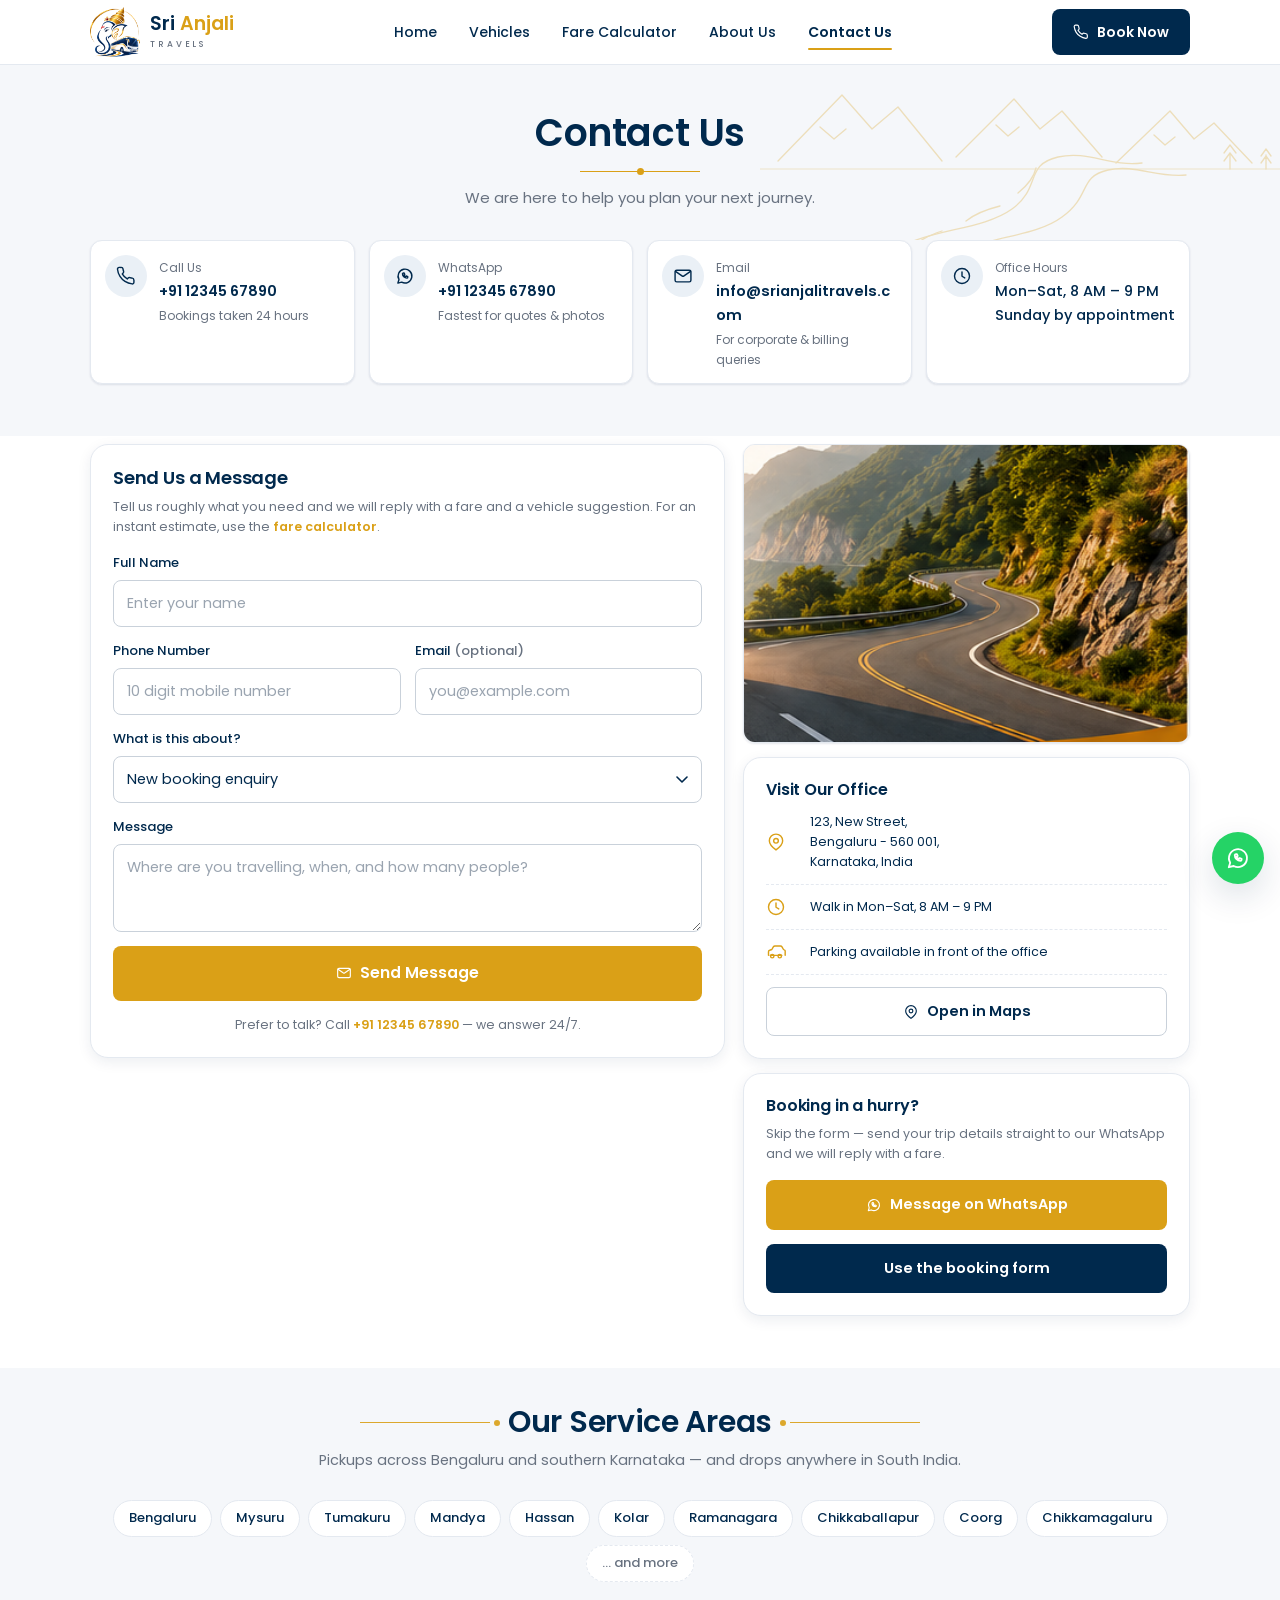
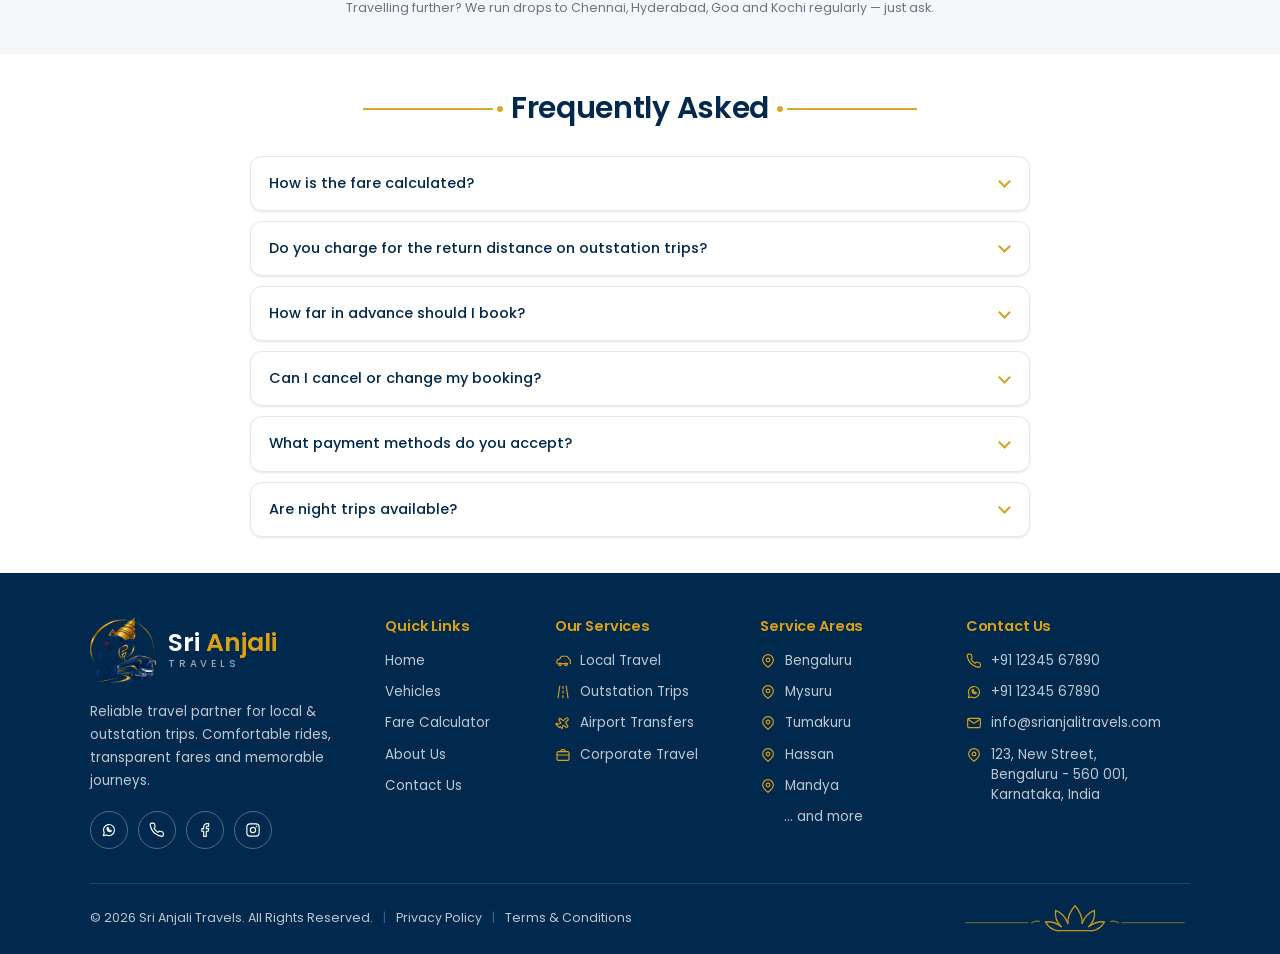
==== contact.html @ a83c9cf2 "Add Sri Anjali Travels website Static, dependency-free site (plain HTML/CSS/JS, no build step) built" ====
<!DOCTYPE html>
<html lang="en">
<head>
<meta charset="utf-8">
<meta name="viewport" content="width=device-width, initial-scale=1">
<title>Contact Us — Sri Anjali Travels</title>
<meta name="description" content="Call, WhatsApp or email Sri Anjali Travels. Pickups across Bengaluru, Mysuru, Tumakuru, Mandya and Hassan — drops anywhere in South India.">
<link rel="icon" href="assets/img/logo-mark.png" type="image/png">
<link rel="preconnect" href="https://fonts.googleapis.com">
<link rel="preconnect" href="https://fonts.gstatic.com" crossorigin>
<link href="https://fonts.googleapis.com/css2?family=Poppins:wght@400;500;600&display=swap" rel="stylesheet">
<link rel="stylesheet" href="assets/css/styles.css">
</head>
<body>

<div id="siteHeader"></div>

<main>
  <section class="ptitle section--mist">
    <img class="ptitle__art" src="assets/img/line-hills.svg" alt="" width="560" height="200">
    <div class="wrap">
      <h1>Contact Us</h1>
      <div class="ptitle__rule"></div>
      <p>We are here to help you plan your next journey.</p>
    </div>
  </section>

  <!-- contact channels -->
  <section class="section section--mist" style="padding-top:0">
    <div class="wrap">
      <div class="grid" style="grid-template-columns:repeat(auto-fit,minmax(min(240px,100%),1fr))">
        <a class="contact-item" href="tel:+911234567890">
          <span class="ico-wrap"><span class="ico" data-ico="phone"></span></span>
          <span><span class="k">Call Us</span><br><span class="v">+91 12345 67890</span>
            <span class="k" style="display:block;margin-top:3px">Bookings taken 24 hours</span></span>
        </a>
        <a class="contact-item" href="https://wa.me/911234567890" target="_blank" rel="noopener">
          <span class="ico-wrap"><span class="ico" data-ico="whatsapp"></span></span>
          <span><span class="k">WhatsApp</span><br><span class="v">+91 12345 67890</span>
            <span class="k" style="display:block;margin-top:3px">Fastest for quotes &amp; photos</span></span>
        </a>
        <a class="contact-item" href="mailto:info@srianjalitravels.com">
          <span class="ico-wrap"><span class="ico" data-ico="mail"></span></span>
          <span><span class="k">Email</span><br><span class="v">info@srianjalitravels.com</span>
            <span class="k" style="display:block;margin-top:3px">For corporate &amp; billing queries</span></span>
        </a>
        <div class="contact-item">
          <span class="ico-wrap"><span class="ico" data-ico="clock"></span></span>
          <span><span class="k">Office Hours</span><br>
            <span class="v" style="font-weight:500;line-height:1.5">Mon–Sat, 8 AM – 9 PM<br>
              Sunday by appointment</span></span>
        </div>
      </div>
    </div>
  </section>

  <!-- form + side -->
  <section class="section section--white" style="padding-top:8px">
    <div class="wrap two-col">

      <form class="panel" id="contactForm" novalidate>
        <h2 style="font-size:18px">Send Us a Message</h2>
        <p class="small muted mt-8">Tell us roughly what you need and we will reply with a fare and
          a vehicle suggestion. For an instant estimate, use the
          <a class="gold-link" href="fare-calculator.html">fare calculator</a>.</p>

        <div class="stack mt-16">
          <div class="field" id="c-name">
            <label for="cname">Full Name</label>
            <input class="input" id="cname" type="text" autocomplete="name" placeholder="Enter your name" required>
            <span class="error">Please enter your name.</span>
          </div>

          <div class="grid grid--2" style="gap:14px">
            <div class="field" id="c-phone">
              <label for="cphone">Phone Number</label>
              <input class="input" id="cphone" type="tel" inputmode="numeric" autocomplete="tel"
                     maxlength="10" placeholder="10 digit mobile number" required>
              <span class="error">Enter a valid 10 digit mobile number.</span>
            </div>
            <div class="field" id="c-email">
              <label for="cemail">Email <span class="muted">(optional)</span></label>
              <input class="input" id="cemail" type="email" autocomplete="email" placeholder="you@example.com">
              <span class="error">That email address does not look right.</span>
            </div>
          </div>

          <div class="field">
            <label for="csubject">What is this about?</label>
            <select class="select" id="csubject">
              <option>New booking enquiry</option>
              <option>Outstation / tour package</option>
              <option>Airport transfer</option>
              <option>Corporate / monthly account</option>
              <option>Feedback about a trip</option>
              <option>Something else</option>
            </select>
          </div>

          <div class="field" id="c-msg">
            <label for="cmessage">Message</label>
            <textarea class="textarea" id="cmessage" placeholder="Where are you travelling, when, and how many people?" required></textarea>
            <span class="error">Please tell us a little about your trip.</span>
          </div>

          <button class="btn btn--gold btn--block btn--lg" type="submit">
            <span class="ico ico--sm" data-ico="mail"></span> Send Message
          </button>
          <p class="small muted center">Prefer to talk? Call
            <a class="gold-link" href="tel:+911234567890">+91 12345 67890</a> — we answer 24/7.</p>
        </div>
      </form>

      <aside class="stack">
        <div class="media">
          <img src="assets/img/scene-contact.png" alt="A winding highway through the Western Ghats" width="386" height="258" loading="lazy">
        </div>

        <div class="panel">
          <h2 style="font-size:16px">Visit Our Office</h2>
          <div class="summary__row" style="grid-template-columns:34px 1fr">
            <span class="ico" data-ico="pin"></span>
            <span class="small">123, New Street,<br>Bengaluru - 560 001,<br>Karnataka, India</span>
          </div>
          <div class="summary__row" style="grid-template-columns:34px 1fr">
            <span class="ico" data-ico="clock"></span>
            <span class="small">Walk in Mon–Sat, 8 AM – 9 PM</span>
          </div>
          <div class="summary__row" style="grid-template-columns:34px 1fr">
            <span class="ico" data-ico="car"></span>
            <span class="small">Parking available in front of the office</span>
          </div>
          <a class="btn btn--ghost btn--block mt-12"
             href="https://www.google.com/maps/search/?api=1&query=Bengaluru+560001"
             target="_blank" rel="noopener">
            <span class="ico ico--sm" data-ico="pin"></span> Open in Maps
          </a>
        </div>

        <div class="panel">
          <h2 style="font-size:16px">Booking in a hurry?</h2>
          <p class="small muted mt-8">Skip the form — send your trip details straight to our
            WhatsApp and we will reply with a fare.</p>
          <div class="stack mt-16">
            <a class="btn btn--gold btn--block" href="https://wa.me/911234567890" target="_blank" rel="noopener">
              <span class="ico ico--sm" data-ico="whatsapp"></span> Message on WhatsApp
            </a>
            <a class="btn btn--navy btn--block" href="booking.html">Use the booking form</a>
          </div>
        </div>
      </aside>
    </div>
  </section>

  <!-- service areas -->
  <section class="section section--mist section--tight">
    <div class="section-head">
      <h2 class="orn"><i class="orn__l"></i>Our Service Areas<i class="orn__r"></i></h2>
      <p>Pickups across Bengaluru and southern Karnataka — and drops anywhere in South India.</p>
    </div>
    <div class="wrap">
      <div class="chips" style="justify-content:center">
        <span class="chip">Bengaluru</span>
        <span class="chip">Mysuru</span>
        <span class="chip">Tumakuru</span>
        <span class="chip">Mandya</span>
        <span class="chip">Hassan</span>
        <span class="chip">Kolar</span>
        <span class="chip">Ramanagara</span>
        <span class="chip">Chikkaballapur</span>
        <span class="chip">Coorg</span>
        <span class="chip">Chikkamagaluru</span>
        <span class="chip chip--muted">… and more</span>
      </div>
      <p class="center small muted mt-16">Travelling further? We run drops to Chennai, Hyderabad,
        Goa and Kochi regularly — just ask.</p>
    </div>
  </section>

  <!-- faq -->
  <section class="section section--white section--tight">
    <div class="section-head">
      <h2 class="orn"><i class="orn__l"></i>Frequently Asked<i class="orn__r"></i></h2>
    </div>
    <div class="wrap" style="max-width:820px">
      <div class="faq">
        <details>
          <summary>How is the fare calculated?</summary>
          <p>Fare = total distance in kilometres × the per-KM rate for your vehicle. Local and
            outstation have separate rates, and both are published on the
            <a class="gold-link" href="vehicles.html">vehicles page</a>. Toll, parking and state
            permit charges are extra where they apply.</p>
        </details>
        <details>
          <summary>Do you charge for the return distance on outstation trips?</summary>
          <p>For a one-way drop, the vehicle still has to come back, so the quoted distance includes
            the return leg. We tell you the total kilometres being charged before you confirm — there
            is never a surprise on the final bill.</p>
        </details>
        <details>
          <summary>How far in advance should I book?</summary>
          <p>A day ahead is comfortable for local trips and airport runs. For outstation journeys,
            minibuses or wedding season, give us two to three days so we can assign the right vehicle
            and driver.</p>
        </details>
        <details>
          <summary>Can I cancel or change my booking?</summary>
          <p>Yes. Call or WhatsApp us as early as you can. Changes made well before the pickup time
            carry no charge; last-minute cancellations after a vehicle has been dispatched may attract
            a small fee to cover the driver's running.</p>
        </details>
        <details>
          <summary>What payment methods do you accept?</summary>
          <p>Cash, UPI and bank transfer. Corporate clients can be set up on a monthly account with
            a consolidated invoice — email us to arrange it.</p>
        </details>
        <details>
          <summary>Are night trips available?</summary>
          <p>Yes, bookings are taken around the clock and we run early-morning airport drops daily.
            For long night drives we assign a relief driver rather than push a single driver past
            safe hours.</p>
        </details>
      </div>
    </div>
  </section>
</main>

<div id="siteFooter"></div>

<script src="assets/js/data.js"></script>
<script src="assets/js/app.js"></script>
<script src="assets/js/chrome.js"></script>
<script>
/* Front-end only: there is no mail backend yet, so we acknowledge the message
   and hand the visitor a WhatsApp fallback rather than pretending it was sent. */
document.addEventListener('DOMContentLoaded', function () {
  var form = document.getElementById('contactForm');
  var name = document.getElementById('cname');
  var phone = document.getElementById('cphone');
  var email = document.getElementById('cemail');
  var subject = document.getElementById('csubject');
  var message = document.getElementById('cmessage');

  phone.addEventListener('input', function () {
    phone.value = phone.value.replace(/\D/g, '').slice(0, 10);
  });

  function mark(id, bad) {
    document.getElementById(id).classList.toggle('is-invalid', bad);
    return !bad;
  }

  form.addEventListener('submit', function (e) {
    e.preventDefault();
    var ok = true;
    ok = mark('c-name', name.value.trim().length < 2) && ok;
    ok = mark('c-phone', !/^[6-9]\d{9}$/.test(phone.value.trim())) && ok;
    ok = mark('c-email', email.value.trim() !== '' && !/^[^@\s]+@[^@\s]+\.[^@\s]{2,}$/.test(email.value.trim())) && ok;
    ok = mark('c-msg', message.value.trim().length < 5) && ok;

    if (!ok) {
      var bad = form.querySelector('.is-invalid input, .is-invalid textarea');
      if (bad) bad.focus();
      UI.toast('Please check the highlighted fields.');
      return;
    }

    var text = 'Hello Sri Anjali Travels,\n' +
      'Name: ' + name.value.trim() + '\n' +
      'Phone: ' + phone.value.trim() + '\n' +
      (email.value.trim() ? 'Email: ' + email.value.trim() + '\n' : '') +
      'Subject: ' + subject.value + '\n' +
      'Message: ' + message.value.trim();

    form.innerHTML =
      '<div class="center" style="padding:14px 0">' +
        '<div class="confirm__tick"><span class="ico" data-ico="check"></span></div>' +
        '<h2 style="font-size:20px">Thanks, ' + UI.esc(name.value.trim().split(' ')[0]) + '!</h2>' +
        '<p class="muted mt-8">Your message is ready to send. Tap below and it will open in ' +
          'WhatsApp with your details filled in — or call us on ' +
          '<a class="gold-link" href="tel:+911234567890">+91 12345 67890</a>.</p>' +
        '<div class="stack mt-24" style="text-align:left">' +
          '<a class="btn btn--gold btn--block" target="_blank" rel="noopener" href="https://wa.me/' +
            SA.BRAND.whatsapp + '?text=' + encodeURIComponent(text) + '">' +
            '<span class="ico ico--sm" data-ico="whatsapp"></span> Send on WhatsApp</a>' +
          '<a class="btn btn--ghost btn--block" href="mailto:' + SA.BRAND.email +
            '?subject=' + encodeURIComponent(subject.value) +
            '&body=' + encodeURIComponent(text) + '">' +
            '<span class="ico ico--sm" data-ico="mail"></span> Send by email</a>' +
        '</div>' +
      '</div>';
    UI.hydrateIcons(form);
  });
});
</script>
</body>
</html>
---- assets/css/styles.css ----
/* ==========================================================================
   Sri Anjali Travels - design system
   Palette: #00294D navy | #DAA017 gold | #F5F7FA mist | #FFFFFF | #687280
   Type: Poppins (SemiBold / Medium / Regular)
   ========================================================================== */

:root{
  --navy:#00294D;
  --navy-600:#123f6b;
  --navy-050:#eaf0f6;
  --gold:#DAA017;
  --gold-600:#b8850f;
  --gold-050:#fdf6e6;
  --mist:#F5F7FA;
  --white:#FFFFFF;
  --grey:#687280;
  --grey-300:#c9d1da;
  --line:#e4e9f0;
  --ok:#1f7a4d;
  --ok-bg:#e7f5ee;

  --r-sm:8px;
  --r:12px;
  --r-lg:18px;
  --r-pill:999px;

  --sh-1:0 1px 2px rgba(0,41,77,.06), 0 1px 3px rgba(0,41,77,.05);
  --sh-2:0 4px 14px rgba(0,41,77,.08);
  --sh-3:0 12px 34px rgba(0,41,77,.14);

  --header-h:64px;
  --wrap:1140px;
}

*,*::before,*::after{box-sizing:border-box}
html{-webkit-text-size-adjust:100%;scroll-behavior:smooth}
body{
  margin:0;
  font-family:"Poppins",system-ui,-apple-system,"Segoe UI",Roboto,sans-serif;
  font-size:15px;
  line-height:1.6;
  color:var(--navy);
  background:var(--mist);
  -webkit-font-smoothing:antialiased;
}
img,svg{max-width:100%;display:block}
a{color:inherit;text-decoration:none}
button,input,select,textarea{font:inherit;color:inherit}
h1,h2,h3,h4{margin:0;font-weight:600;line-height:1.25;letter-spacing:-.01em}
p{margin:0}
ul{margin:0;padding:0;list-style:none}

/* ---------- layout ---------- */
.wrap{width:100%;max-width:var(--wrap);margin-inline:auto;padding-inline:20px}
.section{padding:52px 0}
.section--tight{padding:36px 0}
.section--mist{background:var(--mist)}
.section--white{background:var(--white)}
.stack{display:grid;gap:14px}
.center{text-align:center}

/* Section headings sit outside .wrap, so they need their own inline padding to
   keep the gold ornament off the screen edge. Zeroed if ever nested in a wrap. */
.section-head{text-align:center;margin-bottom:28px;padding-inline:20px}
.wrap .section-head{padding-inline:0}
.section-head h2{font-size:clamp(21px,4.4vw,30px)}
.section-head p{color:var(--grey);margin-top:8px;font-size:14.5px}

.eyebrow{
  display:inline-block;font-size:12px;font-weight:600;letter-spacing:.12em;
  text-transform:uppercase;color:var(--gold);
}

/* ---------- header ---------- */
.site-header{
  position:sticky;top:0;z-index:60;background:var(--white);
  border-bottom:1px solid var(--line);
}
.site-header__inner{
  height:var(--header-h);display:flex;align-items:center;justify-content:space-between;gap:16px;
}
.logo{display:flex;align-items:center;gap:10px;flex-shrink:0}
/* the mark is a transparent PNG, so it sits on the white header and navy footer alike */
.logo__mark{width:50px;height:auto;flex:none}
@media(max-width:420px){.logo__mark{width:42px}}
.logo__text{line-height:1.05}
.logo__name{font-size:19px;font-weight:600;color:var(--navy)}
.logo__name em{font-style:normal;color:var(--gold)}
.logo__sub{
  font-size:8.5px;letter-spacing:.34em;text-transform:uppercase;
  color:var(--grey);font-weight:500;
}

.nav{display:none;align-items:center;gap:4px}
.nav a{
  padding:8px 14px;border-radius:var(--r-pill);font-size:14px;font-weight:500;
  color:var(--navy);transition:background .18s,color .18s;
}
.nav a:hover{background:var(--navy-050)}
/* :not(.btn) so the "Book Now" pill keeps its own styling on booking.html */
.nav a[aria-current="page"]:not(.btn){font-weight:600;position:relative}
.nav a[aria-current="page"]:not(.btn)::after{
  content:"";position:absolute;left:14px;right:14px;bottom:1px;height:2.5px;
  background:var(--gold);border-radius:2px;
}

.nav-toggle{
  display:inline-grid;place-items:center;width:42px;height:42px;
  border:1px solid var(--line);background:var(--white);border-radius:var(--r-sm);cursor:pointer;
}
.nav-toggle span{display:block;width:18px;height:2px;background:var(--navy);border-radius:2px;position:relative}
.nav-toggle span::before,.nav-toggle span::after{
  content:"";position:absolute;left:0;width:18px;height:2px;background:var(--navy);border-radius:2px;
  transition:transform .2s,top .2s;
}
.nav-toggle span::before{top:-6px}
.nav-toggle span::after{top:6px}
.nav-toggle[aria-expanded="true"] span{background:transparent}
.nav-toggle[aria-expanded="true"] span::before{top:0;transform:rotate(45deg)}
.nav-toggle[aria-expanded="true"] span::after{top:0;transform:rotate(-45deg)}

.mobile-nav{
  display:none;border-top:1px solid var(--line);background:var(--white);
  padding:8px 20px 18px;
}
.mobile-nav.is-open{display:block}
.mobile-nav a{
  display:block;padding:12px 4px;font-weight:500;border-bottom:1px solid var(--line);
}
.mobile-nav a:last-child{border-bottom:0}
.mobile-nav a[aria-current="page"]{color:var(--gold)}

/* Scoped to the header so it beats .btn{display:inline-flex}, which is declared
   later in this file. A booking CTA earns its place on mobile too, so it stays
   visible and just gets tighter. */
.site-header__inner .nav-cta{
  display:inline-flex;flex:none;padding:9px 13px;font-size:13px;gap:6px;
}
@media(max-width:359px){
  .site-header__inner .nav-cta{padding:9px 11px}
  .site-header__inner .nav-cta .cta-label{display:none}
}

@media(min-width:900px){
  .nav{display:flex;flex:1;justify-content:center}
  .site-header__inner .nav-cta{padding:11px 20px;font-size:14px;gap:8px}
  .nav-toggle{display:none}
  .mobile-nav{display:none !important}
}

/* page bar (sub-page hero strip) */
.pagebar{background:var(--navy);color:var(--white);padding:22px 0}
.pagebar__inner{display:flex;align-items:center;gap:12px}
.pagebar .back{
  width:34px;height:34px;display:grid;place-items:center;border-radius:var(--r-sm);
  background:rgba(255,255,255,.1);flex:none;transition:background .18s;
}
.pagebar .back:hover{background:rgba(255,255,255,.2)}
.pagebar h1{font-size:clamp(19px,4vw,24px)}
.pagebar p{font-size:13.5px;color:rgba(255,255,255,.72);margin-top:2px}
.pagebar .ico{color:var(--gold)}

/* ---------- buttons ---------- */
.btn{
  display:inline-flex;align-items:center;justify-content:center;gap:8px;
  padding:12px 22px;border-radius:var(--r-sm);border:1px solid transparent;
  font-size:14.5px;font-weight:600;cursor:pointer;text-align:center;
  transition:background .18s,color .18s,border-color .18s,transform .12s,box-shadow .18s;
}
.btn:active{transform:translateY(1px)}
.btn--navy{background:var(--navy);color:var(--white)}
.btn--navy:hover{background:var(--navy-600)}
.btn--gold{background:var(--gold);color:var(--white)}
.btn--gold:hover{background:var(--gold-600)}
.btn--ghost{background:transparent;color:var(--navy);border-color:var(--grey-300)}
.btn--ghost:hover{border-color:var(--navy);background:var(--white)}
.btn--light{background:var(--white);color:var(--navy)}
.btn--light:hover{background:var(--mist)}
.btn--block{display:flex;width:100%}
.btn--lg{padding:14px 26px;font-size:15.5px}
.btn--sm{padding:7px 13px;font-size:13px;border-radius:6px}
.btn[disabled]{opacity:.55;cursor:not-allowed}

/* ---------- cards & surfaces ---------- */
.card{background:var(--white);border:1px solid var(--line);border-radius:var(--r);box-shadow:var(--sh-1)}
.card--pad{padding:18px}
.panel{background:var(--white);border:1px solid var(--line);border-radius:var(--r-lg);box-shadow:var(--sh-2);padding:22px}
.note{
  display:flex;gap:10px;align-items:flex-start;background:var(--mist);
  border:1px solid var(--line);border-radius:var(--r);padding:13px 15px;
  font-size:13px;color:var(--grey);
}
.note .ico{color:var(--navy);flex:none;margin-top:1px}

.ico{display:inline-flex;width:20px;height:20px;flex:none}
.ico svg{width:100%;height:100%}
.ico--lg{width:26px;height:26px}
.ico--sm{width:16px;height:16px}

/* ---------- hero ---------- */
.hero{background:var(--white);overflow:hidden;position:relative}
/* Mobile hero is deliberately compact: the whole point of the page is the quote
   card below it, so the hero must not eat the entire first screen. */
/* padding-block, not the shorthand: this element also carries .wrap, whose
   padding-inline:20px is the only thing insetting the text on mobile. */
.hero__inner{position:relative;z-index:2;padding-block:22px 0}
.hero__copy{max-width:600px}
/* min sized so "Travel with Sri Anjali." stays on one line on a small phone
   rather than orphaning the last word */
.hero h1{font-size:clamp(24px,6.8vw,52px);line-height:1.16}
.hero h1 .accent{color:var(--gold)}
.hero__lede{margin-top:11px;color:var(--grey);font-size:14.5px;max-width:40ch}
.hero__cta{margin-top:18px;display:flex;flex-wrap:wrap;gap:12px}
.hero__scene{
  width:100%;height:172px;object-fit:cover;object-position:52% 42%;
  margin-top:16px;display:block;
}
.hero__wave{display:block;width:100%;height:26px;position:relative;z-index:3;margin-top:-2px}
@media(min-width:560px){
  .hero__scene{height:210px}
  .hero__wave{height:34px}
}
@media(min-width:900px){
  .hero__inner{min-height:400px;display:grid;align-items:center;padding-block:52px 76px}
  /* on wide screens the photo bleeds off the right edge and dissolves into the page */
  .hero__scene{
    position:absolute;inset:0 0 auto auto;z-index:1;margin:0;
    width:64%;height:100%;object-position:left center;
    -webkit-mask-image:linear-gradient(to right,transparent 0,rgba(0,0,0,.6) 15%,#000 36%);
    mask-image:linear-gradient(to right,transparent 0,rgba(0,0,0,.6) 15%,#000 36%);
  }
  .hero__wave{height:64px;margin-top:-62px}
}

/* ---------- hero quick-quote widget ---------- */
/* On small screens the card sits below the gold wave. Pulling it up over the
   wave only works once the wave is wide enough to still read either side. */
.hsearch{
  position:relative;z-index:4;background:var(--white);border:1px solid var(--line);
  border-radius:var(--r-lg);box-shadow:var(--sh-2);padding:16px;
  margin:18px auto 0;max-width:var(--wrap);
}
@media(min-width:900px){
  .hsearch{padding:22px 24px;margin-top:-52px;box-shadow:var(--sh-3)}
}
.hsearch__tabs{display:flex;gap:6px;flex-wrap:wrap;margin-bottom:16px}
.hsearch__tabs button{
  border:1px solid var(--line);background:var(--white);border-radius:var(--r-pill);
  padding:8px 16px;font-size:13.5px;font-weight:500;color:var(--grey);cursor:pointer;
  display:inline-flex;align-items:center;gap:7px;transition:all .16s;
}
.hsearch__tabs button .ico{color:var(--grey)}
.hsearch__tabs button[aria-selected="true"]{
  background:var(--navy);border-color:var(--navy);color:var(--white);font-weight:600;
}
.hsearch__tabs button[aria-selected="true"] .ico{color:var(--gold)}
.hsearch__grid{display:grid;gap:12px}
@media(min-width:700px){.hsearch__grid{grid-template-columns:repeat(2,minmax(0,1fr))}}
@media(min-width:1040px){.hsearch__grid{grid-template-columns:1.2fr 1.2fr .8fr .7fr auto;align-items:end}}
.hsearch .field label{font-size:12px;color:var(--grey);font-weight:500}
.hsearch .input,.hsearch .select{padding:10px 12px;font-size:14px}
.hsearch__go{white-space:nowrap}
@media(max-width:1039px){.hsearch__go{width:100%}}
.hsearch__note{
  margin-top:12px;font-size:12px;color:var(--grey);display:flex;align-items:center;gap:7px;
}
.hsearch__note .ico{color:var(--gold)}

/* ---------- service type cards ---------- */
.scards{display:grid;gap:14px;grid-template-columns:repeat(auto-fit,minmax(min(240px,100%),1fr))}
.scard{
  background:var(--white);border:1px solid var(--line);border-radius:var(--r);
  padding:20px;box-shadow:var(--sh-1);display:flex;flex-direction:column;gap:9px;
  transition:transform .18s,box-shadow .18s,border-color .18s;
}
a.scard:hover{transform:translateY(-3px);box-shadow:var(--sh-2);border-color:var(--gold)}
.scard__ico{
  width:44px;height:44px;border-radius:var(--r-sm);background:var(--gold-050);
  display:grid;place-items:center;color:var(--gold);
}
.scard h3{font-size:15.5px}
.scard p{font-size:12.5px;color:var(--grey);line-height:1.6}
.scard__more{
  margin-top:auto;padding-top:10px;font-size:12.5px;font-weight:600;color:var(--gold);
  display:inline-flex;align-items:center;gap:6px;
}

/* ---------- included-with-booking grid ---------- */
.incl{display:grid;gap:14px;grid-template-columns:repeat(auto-fit,minmax(min(260px,100%),1fr))}
.incl__item{
  background:var(--white);border:1px solid var(--line);border-radius:var(--r);
  padding:18px;box-shadow:var(--sh-1);display:grid;grid-template-columns:38px 1fr;
  gap:13px;align-items:start;
}
.incl__item .ico{color:var(--gold);width:26px;height:26px;margin-top:2px}
.incl__item h3{font-size:14.5px}
.incl__item p{font-size:12.5px;color:var(--grey);margin-top:4px;line-height:1.6}

/* ---------- split feature section ---------- */
.split{display:grid;gap:26px;align-items:center}
@media(min-width:900px){.split{grid-template-columns:1.05fr .95fr}}
.split--flip .split__media{order:-1}
@media(max-width:899px){.split--flip .split__media{order:0}}
.split__media{border-radius:var(--r-lg);overflow:hidden;box-shadow:var(--sh-2)}
.split__media img{width:100%;height:auto}
.checklist{display:grid;gap:12px;margin-top:18px}
.checklist li{display:flex;gap:11px;align-items:flex-start;font-size:13.5px;color:var(--grey)}
.checklist .ico{color:var(--gold);margin-top:2px}
.checklist strong{color:var(--navy);font-weight:600}

/* ---------- ornamented section heading ---------- */
.orn{display:flex;align-items:center;justify-content:center;gap:18px;font-size:clamp(21px,4.4vw,30px)}
.orn__l,.orn__r{
  display:block;flex:none;height:1.6px;background:var(--gold);opacity:.9;position:relative;
  width:clamp(40px,12vw,130px);
}
.orn__l::after,.orn__r::after{
  content:"";position:absolute;top:50%;margin-top:-3px;width:6px;height:6px;
  border-radius:50%;background:var(--gold);
}
.orn__l::after{right:-10px}
.orn__r::after{left:-10px}

/* ---------- photo fleet cards ---------- */
.pcard{
  background:var(--white);border:1px solid var(--line);border-radius:var(--r);
  padding:16px 14px 0;text-align:center;box-shadow:var(--sh-1);
  display:flex;flex-direction:column;
  transition:transform .18s,box-shadow .18s,border-color .18s;
}
a.pcard:hover{transform:translateY(-3px);box-shadow:var(--sh-2);border-color:var(--grey-300)}
.pcard__img{width:100%;height:104px;object-fit:contain;margin-bottom:12px}
.pcard h3{font-size:16px}
.pcard .seats{font-size:13.5px;font-weight:600;margin-top:3px}
.pcard .eg{font-size:12.5px;color:var(--grey);margin-top:4px}
.pcard__rate{
  margin-top:10px;font-size:17px;font-weight:600;color:var(--gold);
}
.pcard__rate span{font-size:11.5px;font-weight:500;color:var(--grey)}
.pcard__meta{
  margin-top:auto;padding:11px 0;border-top:1px solid var(--line);
  display:flex;align-items:center;justify-content:center;flex-wrap:wrap;gap:6px 12px;
  font-size:12.5px;font-weight:500;
}
.pcard__meta span{display:inline-flex;align-items:center;gap:6px}
.pcard__meta .ico{color:var(--navy)}
.pcard__meta .sep{width:1px;height:14px;background:var(--grey-300)}

/* ---------- step flow ---------- */
.flow{display:grid;gap:20px}
@media(min-width:1040px){
  .flow{grid-template-columns:1fr auto 1fr auto 1fr auto 1fr;align-items:center;gap:8px}
}
.flow__item{display:grid;grid-template-columns:64px 1fr;gap:16px;align-items:center}
.flow__badge{
  width:64px;height:64px;border-radius:50%;border:1.6px solid var(--gold);
  display:grid;place-items:center;position:relative;background:var(--white);color:var(--navy);
}
.flow__badge b{
  position:absolute;left:-7px;top:-4px;width:27px;height:27px;border-radius:50%;
  background:var(--navy);color:var(--white);display:grid;place-items:center;
  font-size:12.5px;font-weight:600;
}
.flow__item h3{font-size:15px}
.flow__item p{font-size:12.5px;color:var(--grey);margin-top:3px}
.flow__arrow{display:none;color:var(--gold)}
@media(min-width:1040px){.flow__arrow{display:grid;place-items:center}}

/* ---------- why panel ---------- */
.why{background:#f2f7fc;border:1px solid #e2ebf4;border-radius:var(--r);display:grid}
@media(min-width:940px){.why{grid-template-columns:repeat(4,minmax(0,1fr))}}
.why__item{
  display:grid;grid-template-columns:40px 1fr;gap:14px;align-items:center;
  padding:22px 20px;border-bottom:1px solid #e2ebf4;
}
.why__item:last-child{border-bottom:0}
@media(min-width:940px){
  .why__item{border-bottom:0;border-right:1px solid #e2ebf4}
  .why__item:last-child{border-right:0}
}
.why__item .ico{width:32px;height:32px;color:var(--navy)}
.why__item h3{font-size:14.5px}
.why__item p{font-size:12.5px;color:var(--grey);margin-top:3px}

/* ---------- fleet grid ---------- */
.grid{display:grid;gap:14px}
/* grid items default to min-width:auto, which lets long content push a track
   wider than its share and overflow the page. Let them shrink instead. */
.grid > *{min-width:0}
.grid--2{grid-template-columns:repeat(2,minmax(0,1fr))}
.grid--4{grid-template-columns:1fr}
@media(min-width:480px){.grid--4{grid-template-columns:repeat(2,minmax(0,1fr))}}
@media(min-width:760px){.grid--4{grid-template-columns:repeat(4,minmax(0,1fr))}}

.fleet-card{
  background:var(--white);border:1px solid var(--line);border-radius:var(--r);
  padding:18px 14px;text-align:center;box-shadow:var(--sh-1);
  transition:transform .18s,box-shadow .18s,border-color .18s;
}
a.fleet-card:hover{transform:translateY(-3px);box-shadow:var(--sh-2);border-color:var(--grey-300)}
.fleet-card img{height:52px;margin:0 auto 12px;width:auto}
.fleet-card h3{font-size:15px}
.fleet-card .seats{font-size:12.5px;color:var(--gold);font-weight:600;margin-top:2px}
.fleet-card .eg{font-size:12px;color:var(--grey);margin-top:5px}

/* ---------- page title block (sub-pages) ---------- */
.ptitle{position:relative;text-align:center;padding:44px 0 30px;overflow:hidden}
.ptitle h1{font-size:clamp(26px,5.2vw,38px)}
.ptitle p{color:var(--grey);margin-top:14px;font-size:15px}
.ptitle__rule{
  width:120px;height:1.6px;background:var(--gold);margin:14px auto 0;position:relative;
}
.ptitle__rule::after{
  content:"";position:absolute;left:50%;top:50%;width:7px;height:7px;margin:-3.5px 0 0 -3.5px;
  border-radius:50%;background:var(--gold);
}
.ptitle__art{
  position:absolute;right:-40px;top:0;width:min(560px,48%);opacity:.5;pointer-events:none;
  z-index:0;
}
.ptitle > .wrap{position:relative;z-index:1}
@media(max-width:820px){.ptitle__art{display:none}}

/* ---------- wide vehicle rows ---------- */
.vrows{display:grid;gap:14px}
.vrow{
  background:var(--white);border:1px solid var(--line);border-radius:var(--r);
  box-shadow:var(--sh-1);padding:16px 18px;display:grid;gap:16px;align-items:center;
  transition:transform .18s,box-shadow .18s,border-color .18s;
}
a.vrow:hover{transform:translateY(-2px);box-shadow:var(--sh-2);border-color:var(--gold)}
.vrow__img{width:100%;max-width:230px;height:104px;object-fit:contain;justify-self:center}
.vrow__name{font-size:20px}
.vrow__line{
  display:flex;flex-wrap:wrap;align-items:center;gap:10px;margin-top:7px;font-size:13.5px;
}
.vrow__line .who{display:inline-flex;align-items:center;gap:7px;font-weight:500}
.vrow__line .who .ico{color:var(--navy)}
.vrow__line .bar{width:1px;height:15px;background:var(--grey-300)}
/* the example wraps to its own line on small screens, leaving the divider
   dangling at the end of the row — drop it once that happens */
@media(max-width:430px){.vrow__line .bar{display:none}}
.vrow__line .eg{color:var(--grey)}
/* minmax(0,1fr), not 1fr: plain 1fr refuses to shrink below the min-content of
   labels like "Conditioned", which pushes the whole card past the viewport. */
.vrow__feats{display:grid;grid-template-columns:repeat(3,minmax(0,1fr));gap:8px;text-align:center}
.vrow > *{min-width:0}
.vrow__feats div{padding:2px}
.vrow__feats .ico{color:var(--navy);margin:0 auto 7px;width:22px;height:22px}
.vrow__feats span{font-size:11.5px;color:var(--grey);display:block;line-height:1.35}
.vrow__rates{display:grid;gap:8px}
.vrow__rate .k{font-size:11.5px;color:var(--grey)}
.vrow__rate .v{font-size:19px;font-weight:600;color:var(--gold);line-height:1.2}
.vrow__rate + .vrow__rate{border-top:1px dashed var(--line);padding-top:8px}
.vrow__go{display:none;color:var(--gold);justify-self:end}
@media(min-width:560px){
  .vrow{grid-template-columns:200px 1fr;grid-template-areas:"img main" "feats feats" "rates rates"}
  .vrow__img{grid-area:img}
  .vrow__main{grid-area:main}
  .vrow__feats{grid-area:feats;border-top:1px solid var(--line);padding-top:14px}
  .vrow__rates{grid-area:rates}
}
@media(min-width:1040px){
  .vrow{
    grid-template-columns:225px minmax(245px,1.15fr) minmax(min(255px,100%),1fr) 165px 24px;
    grid-template-areas:"img main feats rates go";gap:20px;padding:14px 18px;
  }
  .vrow__feats{border-top:0;padding-top:0;border-left:1px solid var(--line);padding-left:14px}
  .vrow__rates{grid-area:rates;border-left:1px solid var(--line);padding-left:18px}
  .vrow__go{grid-area:go;display:block}
}

/* vehicle list rows */
.vlist{display:grid;gap:14px}
.vcard{
  display:grid;grid-template-columns:96px 1fr;gap:14px;align-items:center;
  background:var(--white);border:1px solid var(--line);border-radius:var(--r);
  padding:16px;box-shadow:var(--sh-1);transition:transform .18s,box-shadow .18s,border-color .18s;
}
a.vcard:hover{transform:translateY(-2px);box-shadow:var(--sh-2);border-color:var(--grey-300)}
.vcard__img{width:96px}
.vcard h3{font-size:17px}
.vcard .seats{font-size:13px;font-weight:600;color:var(--gold)}
.vcard .eg{font-size:12.5px;color:var(--grey)}
.feat{margin-top:9px;display:grid;gap:4px}
.feat li{font-size:12px;color:var(--grey);display:flex;align-items:center;gap:7px}
.feat li::before{content:"";width:5px;height:5px;border-radius:50%;background:var(--gold);flex:none}
@media(min-width:700px){
  .vlist{grid-template-columns:repeat(2,minmax(0,1fr))}
  .vcard{grid-template-columns:110px 1fr}
  .vcard__img{width:110px}
}

/* stats */
.stats{display:grid;grid-template-columns:repeat(2,minmax(0,1fr));gap:12px}
@media(min-width:700px){.stats{grid-template-columns:repeat(4,minmax(0,1fr))}}
.stat{
  background:var(--white);border:1px solid var(--line);border-radius:var(--r);
  padding:18px 12px;text-align:center;box-shadow:var(--sh-1);
}
.stat .ico{color:var(--gold);margin:0 auto 8px}
.stat .v{font-size:20px;font-weight:600}
.stat .k{font-size:12px;color:var(--grey);margin-top:2px}

/* ---------- cta band ---------- */
.band{background:var(--navy);color:var(--white);border-radius:var(--r-lg);padding:26px 24px}
.band h2{font-size:clamp(19px,4vw,25px)}
.band p{color:rgba(255,255,255,.75);font-size:14px;margin-top:6px}
.band__inner{display:grid;gap:18px;align-items:center}
@media(min-width:760px){
  .band__inner{grid-template-columns:1fr auto}
  .band{padding:32px 38px}
}

/* ---------- forms ---------- */
.field{display:grid;gap:6px}
.field label{font-size:13px;font-weight:500}
.field .hint{font-size:11.5px;color:var(--grey)}
.input,.select,.textarea{
  width:100%;padding:11px 13px;border:1px solid var(--grey-300);border-radius:var(--r-sm);
  background:var(--white);font-size:14.5px;transition:border-color .16s,box-shadow .16s;
}
.input::placeholder,.textarea::placeholder{color:#9aa4b0}
.input:focus,.select:focus,.textarea:focus{
  outline:none;border-color:var(--navy);box-shadow:0 0 0 3px rgba(0,41,77,.1);
}
.textarea{min-height:88px;resize:vertical}
.select{appearance:none;
  background-image:url("data:image/svg+xml,%3Csvg xmlns='http://www.w3.org/2000/svg' width='12' height='8' viewBox='0 0 12 8'%3E%3Cpath d='M1 1l5 5 5-5' stroke='%2300294D' stroke-width='1.6' fill='none' stroke-linecap='round' stroke-linejoin='round'/%3E%3C/svg%3E");
  background-repeat:no-repeat;background-position:right 13px center;padding-right:34px;
}
.input-affix{position:relative;display:flex;align-items:center}
.input-affix .suffix{
  position:absolute;right:12px;font-size:13px;font-weight:600;color:var(--grey);pointer-events:none;
}
.input-affix .input{padding-right:44px}
.check{display:flex;gap:9px;align-items:flex-start;font-size:13px;color:var(--grey)}
.check input{margin-top:3px;accent-color:var(--navy);width:15px;height:15px;flex:none}
.error{color:#b3261e;font-size:12px;display:none}
.field.is-invalid .error{display:block}
.field.is-invalid .input,.field.is-invalid .select{border-color:#b3261e}

/* segmented control */
.seg{display:grid;grid-auto-flow:column;background:var(--mist);border:1px solid var(--line);
  border-radius:var(--r-sm);padding:4px;gap:4px}
.seg button{
  padding:9px 12px;border:0;background:transparent;border-radius:6px;cursor:pointer;
  font-size:13.5px;font-weight:500;color:var(--grey);transition:background .18s,color .18s;
}
.seg button[aria-selected="true"]{background:var(--navy);color:var(--white);font-weight:600}
.seg--gold button[aria-selected="true"]{background:var(--gold);color:var(--white)}

/* ---------- fare results ---------- */
.fare-list{display:grid;gap:10px}
.fare-row{
  display:grid;grid-template-columns:52px 1fr auto;gap:12px;align-items:center;
  padding:12px 14px;border:1px solid var(--line);border-radius:var(--r);background:var(--white);
  box-shadow:var(--sh-1);transition:border-color .18s,box-shadow .18s,transform .18s;
}
a.fare-row:hover{border-color:var(--grey-300);box-shadow:var(--sh-2);transform:translateY(-2px)}
.fare-row.is-best{border-color:var(--gold);background:var(--gold-050)}
.fare-row__name{font-size:14.5px;font-weight:600}
.fare-row__sub{font-size:12px;color:var(--grey)}
.fare-row__amt{text-align:right}
.fare-row__amt .v{font-size:19px;font-weight:600}
.fare-row__amt .r{font-size:11.5px;color:var(--grey)}
.tag-best{
  display:inline-block;margin-left:8px;background:var(--gold);color:var(--white);
  font-size:10px;font-weight:600;letter-spacing:.04em;padding:2px 7px;border-radius:var(--r-pill);
  vertical-align:middle;text-transform:uppercase;
}

.fare-hero{
  background:var(--navy-050);border:1px solid #d5e0ec;border-radius:var(--r);
  padding:18px;text-align:center;
}
.fare-hero .k{font-size:12.5px;color:var(--grey);font-weight:500}
.fare-hero .v{font-size:34px;font-weight:600;color:var(--navy);line-height:1.15;margin-top:4px}
.fare-hero .r{font-size:12.5px;color:var(--grey)}

.guided{display:grid;gap:14px}
.guided__nav{display:flex;align-items:center;justify-content:space-between;gap:12px}
.guided__dots{display:flex;gap:6px;align-items:center}
.guided__dots i{width:7px;height:7px;border-radius:50%;background:var(--grey-300)}
.guided__dots i.on{background:var(--gold);width:18px;border-radius:var(--r-pill)}

/* ---------- spec table ---------- */
.spec{width:100%;border-collapse:collapse;font-size:13.5px}
.spec-wrap{border:1px solid var(--line);border-radius:var(--r);overflow:hidden}
.spec th,.spec td{padding:11px 14px;text-align:left;border-bottom:1px solid var(--line)}
.spec th{background:var(--mist);font-weight:500;color:var(--grey);width:48%}
.spec tr:last-child th,.spec tr:last-child td{border-bottom:0}
.spec td{font-weight:500}

.chips{display:flex;flex-wrap:wrap;gap:8px}
.chip{
  background:var(--white);border:1px solid var(--line);border-radius:var(--r-pill);
  padding:7px 15px;font-size:13px;font-weight:500;
}
.chip--muted{color:var(--grey);border-style:dashed}

.iconrow{display:grid;grid-template-columns:repeat(3,minmax(0,1fr));gap:8px;text-align:center}
.iconrow div{padding:12px 6px;background:var(--mist);border-radius:var(--r);border:1px solid var(--line)}
.iconrow .ico{color:var(--navy);margin:0 auto 6px}
.iconrow span{font-size:11.5px;color:var(--grey);display:block;line-height:1.35}

/* ---------- booking layout ---------- */
.two-col{display:grid;gap:18px}
@media(min-width:940px){.two-col{grid-template-columns:1.35fr .95fr;align-items:start}}
@media(min-width:940px){.summary{position:sticky;top:calc(var(--header-h) + 16px)}}
.summary__row{
  display:grid;grid-template-columns:34px 1fr auto;gap:10px;align-items:center;
  padding:12px 0;border-bottom:1px dashed var(--line);
}
.summary__row:last-child{border-bottom:0}
.summary__row .ico{color:var(--gold)}
.summary__row .k{font-size:12px;color:var(--grey)}
.summary__row .v{font-size:14px;font-weight:600;text-align:right}
.summary__row .sub{font-size:11.5px;color:var(--grey);font-weight:400;text-align:right}
.summary__row.total .v{font-size:21px;color:var(--navy)}

/* ---------- confirmation ---------- */
.confirm{max-width:520px;margin-inline:auto;text-align:center}
.confirm__tick{
  width:76px;height:76px;border-radius:50%;background:var(--navy);color:var(--white);
  display:grid;place-items:center;margin:0 auto 18px;box-shadow:0 0 0 8px var(--navy-050);
}
.confirm__tick .ico{width:34px;height:34px}
.confirm h1{font-size:clamp(24px,5vw,32px)}
.confirm__lede{color:var(--grey);margin-top:8px}
.refbox{
  margin:22px 0;padding:16px;border:1px dashed var(--gold);background:var(--gold-050);
  border-radius:var(--r);
}
.refbox .k{font-size:12.5px;color:var(--grey)}
.refbox .v{font-size:26px;font-weight:600;letter-spacing:.05em;margin-top:2px}
.next{display:grid;gap:12px;text-align:left;margin-top:6px}
.next li{display:flex;gap:11px;align-items:flex-start;font-size:13.5px;color:var(--grey)}
.next .ico{color:var(--navy);margin-top:1px}

/* ---------- about / contact ---------- */
.media{border-radius:var(--r);overflow:hidden;border:1px solid var(--line);box-shadow:var(--sh-1)}
.media img{width:100%;height:auto}
.about-grid{display:grid;gap:20px;align-items:center}
@media(min-width:820px){.about-grid{grid-template-columns:1.1fr .9fr}}

.contact-list{display:grid;gap:12px}
.contact-item{
  display:grid;grid-template-columns:42px 1fr;gap:12px;align-items:start;
  background:var(--white);border:1px solid var(--line);border-radius:var(--r);
  padding:14px;box-shadow:var(--sh-1);transition:border-color .18s,box-shadow .18s;
}
a.contact-item:hover{border-color:var(--gold);box-shadow:var(--sh-2)}
.contact-item .ico-wrap{
  width:42px;height:42px;border-radius:50%;background:var(--navy-050);
  display:grid;place-items:center;color:var(--navy);
}
.contact-item .k{font-size:12px;color:var(--grey)}
.contact-item .v{font-size:14.5px;font-weight:600;word-break:break-word}

/* route groups */
.rgroup + .rgroup{margin-top:28px}
.rgroup__title{
  display:flex;align-items:center;gap:9px;font-size:14px;font-weight:600;
  color:var(--navy);margin-bottom:14px;padding-bottom:9px;
  border-bottom:1px solid var(--line);
}
.rgroup__title .ico{color:var(--gold)}

/* popular route cards */
.rcard{
  background:var(--white);border:1px solid var(--line);border-radius:var(--r);
  padding:18px;box-shadow:var(--sh-1);display:flex;flex-direction:column;gap:8px;
  transition:transform .18s,box-shadow .18s,border-color .18s;
}
.rcard:hover{transform:translateY(-3px);box-shadow:var(--sh-2);border-color:var(--gold)}
.rcard__head{display:flex;align-items:center;gap:9px}
.rcard__head .ico{color:var(--gold)}
.rcard__head h3{font-size:15.5px}
.rcard__note{font-size:12.5px;color:var(--grey)}
.rcard__foot{
  margin-top:auto;padding-top:12px;border-top:1px dashed var(--line);
  display:flex;align-items:baseline;justify-content:space-between;gap:10px;
}
.rcard__foot .km{font-size:12px;color:var(--grey)}
.rcard__foot .fare{font-size:16px;font-weight:600;color:var(--gold)}
.rcard__min{
  margin-top:8px;font-size:11px;color:var(--grey);background:var(--mist);
  border-radius:6px;padding:6px 9px;line-height:1.4;
}

/* testimonials */
.tcard{
  margin:0;background:var(--white);border:1px solid var(--line);border-radius:var(--r);
  padding:22px;box-shadow:var(--sh-1);display:flex;flex-direction:column;gap:12px;
}
.tcard .ico{color:var(--gold)}
.tcard p{font-size:14px;color:var(--navy);line-height:1.65}
.tcard footer{margin-top:auto;padding-top:10px;border-top:1px solid var(--line);font-size:12.5px}
.tcard footer strong{display:block;font-weight:600}
.tcard footer span{color:var(--grey)}

/* faq */
.faq{display:grid;gap:10px}
.faq details{
  background:var(--white);border:1px solid var(--line);border-radius:var(--r);
  box-shadow:var(--sh-1);overflow:hidden;
}
.faq summary{
  list-style:none;cursor:pointer;padding:15px 46px 15px 18px;font-size:14.5px;font-weight:500;
  position:relative;
}
.faq summary::-webkit-details-marker{display:none}
.faq summary::after{
  content:"";position:absolute;right:20px;top:50%;width:9px;height:9px;margin-top:-6px;
  border-right:2px solid var(--gold);border-bottom:2px solid var(--gold);
  transform:rotate(45deg);transition:transform .2s;
}
.faq details[open] summary::after{transform:rotate(-135deg);margin-top:-2px}
.faq details[open] summary{color:var(--gold)}
.faq p{padding:0 18px 16px;font-size:13.5px;color:var(--grey);line-height:1.7}

/* long-form legal copy */
.prose{max-width:780px;margin-inline:auto}
.prose h2{font-size:19px;margin-top:30px}
.prose h2:first-child{margin-top:0}
.prose p,.prose li{color:var(--grey);font-size:14.5px;line-height:1.75;margin-top:12px}
.prose ul{margin-top:10px;display:grid;gap:8px}
.prose li{padding-left:20px;position:relative;margin-top:0}
.prose li::before{
  content:"";position:absolute;left:4px;top:10px;width:6px;height:6px;
  border-radius:50%;background:var(--gold);
}
.prose strong{color:var(--navy)}

.quote{
  background:var(--navy);color:var(--white);border-radius:var(--r-lg);
  padding:28px 24px;text-align:center;font-size:15.5px;line-height:1.65;
}
.quote strong{color:var(--gold);font-weight:600}

/* ---------- admin ---------- */
.admin-tabs{display:flex;gap:4px;border-bottom:1px solid var(--line);overflow-x:auto}
.admin-tabs button{
  padding:11px 16px;border:0;background:transparent;cursor:pointer;font-size:13.5px;
  font-weight:500;color:var(--grey);border-bottom:2px solid transparent;white-space:nowrap;
}
.admin-tabs button[aria-selected="true"]{color:var(--navy);border-bottom-color:var(--gold);font-weight:600}

.table-scroll{overflow-x:auto;-webkit-overflow-scrolling:touch}
.table{width:100%;border-collapse:collapse;font-size:13px;min-width:560px}
.table th,.table td{padding:11px 12px;text-align:left;border-bottom:1px solid var(--line);white-space:nowrap}
.table thead th{background:var(--mist);font-weight:600;font-size:12px;color:var(--grey)}
.table tbody tr:hover{background:var(--mist)}
.rate-input{width:76px;padding:6px 8px;border:1px solid var(--grey-300);border-radius:6px;font-size:13px}

.badge{
  display:inline-block;padding:3px 10px;border-radius:var(--r-pill);
  font-size:11.5px;font-weight:600;
}
.badge--new{background:var(--gold-050);color:var(--gold-600)}
.badge--contacted{background:var(--ok-bg);color:var(--ok)}
.badge--closed{background:var(--navy-050);color:var(--navy)}

.kpi{display:grid;grid-template-columns:repeat(2,minmax(0,1fr));gap:12px}
@media(min-width:760px){.kpi{grid-template-columns:repeat(4,minmax(0,1fr))}}
.kpi__card{background:var(--white);border:1px solid var(--line);border-radius:var(--r);padding:16px;box-shadow:var(--sh-1)}
.kpi__card .k{font-size:12px;color:var(--grey);display:flex;align-items:center;gap:7px}
.kpi__card .k .ico{color:var(--gold)}
.kpi__card .v{font-size:26px;font-weight:600;margin-top:6px}

.toast{
  position:fixed;left:50%;bottom:24px;transform:translate(-50%,20px);
  background:var(--navy);color:var(--white);padding:11px 20px;border-radius:var(--r-pill);
  font-size:13.5px;font-weight:500;box-shadow:var(--sh-3);opacity:0;pointer-events:none;
  transition:opacity .22s,transform .22s;z-index:200;
}
.toast.show{opacity:1;transform:translate(-50%,0)}

/* ---------- footer ---------- */
.site-footer{background:var(--navy);color:rgba(255,255,255,.74);padding:44px 0 20px;font-size:13.5px}
.site-footer h4{color:var(--gold);font-size:14.5px;margin-bottom:16px}
.site-footer a{transition:color .16s}
.site-footer a:hover{color:var(--gold)}

.footer-grid{display:grid;gap:32px}
@media(min-width:700px){.footer-grid{grid-template-columns:repeat(2,minmax(0,1fr))}}
@media(min-width:1000px){.footer-grid{grid-template-columns:1.5fr .8fr 1fr 1fr 1.25fr;gap:26px}}

.footer-brand{max-width:340px}
.logo--footer{margin-bottom:18px;gap:12px}
.logo--footer .logo__mark{width:66px}
.logo--footer .logo__name{font-size:25px;color:var(--white)}
.logo--footer .logo__sub{font-size:10px;color:rgba(255,255,255,.6);letter-spacing:.38em}
.footer-brand p{line-height:1.7}
.socials{display:flex;gap:10px;margin-top:18px}
.socials a{
  width:38px;height:38px;border-radius:50%;border:1px solid rgba(255,255,255,.3);
  display:grid;place-items:center;color:var(--white);
  transition:background .18s,border-color .18s,color .18s;
}
.socials a:hover{background:var(--gold);border-color:var(--gold);color:var(--white)}

.flinks{display:grid;gap:11px}
.flinks li{line-height:1.5}
.flinks--ico li,.flinks--ico li a{display:flex;gap:9px;align-items:flex-start}
.flinks--ico .ico{color:var(--gold);margin-top:2px}

.footer-bottom{
  margin-top:34px;padding-top:18px;border-top:1px solid rgba(255,255,255,.14);
  display:grid;gap:14px;align-items:center;font-size:12.5px;
}
@media(min-width:900px){.footer-bottom{grid-template-columns:1fr auto}}
.footer-bottom p{display:flex;flex-wrap:wrap;gap:10px;align-items:center}
.footer-bottom .dot{opacity:.35}
.lotus{width:230px;height:32px;justify-self:end;opacity:.9}
@media(max-width:899px){.lotus{justify-self:start}}

/* floating whatsapp */
.fab{
  position:fixed;right:16px;bottom:16px;z-index:80;width:52px;height:52px;border-radius:50%;
  background:#25D366;color:var(--white);display:grid;place-items:center;box-shadow:var(--sh-3);
  transition:transform .18s;
}
.fab:hover{transform:scale(1.06)}
.fab .ico{width:26px;height:26px}

/* utilities */
.muted{color:var(--grey)}
.gold-link{display:inline-block;color:var(--gold);font-weight:600}
.gold-link:hover{color:var(--gold-600)}
.small{font-size:12.5px}
.mt-8{margin-top:8px}.mt-12{margin-top:12px}.mt-16{margin-top:16px}.mt-24{margin-top:24px}
.hidden{display:none !important}
.sr-only{position:absolute;width:1px;height:1px;padding:0;margin:-1px;overflow:hidden;clip:rect(0 0 0 0);white-space:nowrap;border:0}

@media(prefers-reduced-motion:reduce){
  *{animation:none !important;transition:none !important;scroll-behavior:auto !important}
}
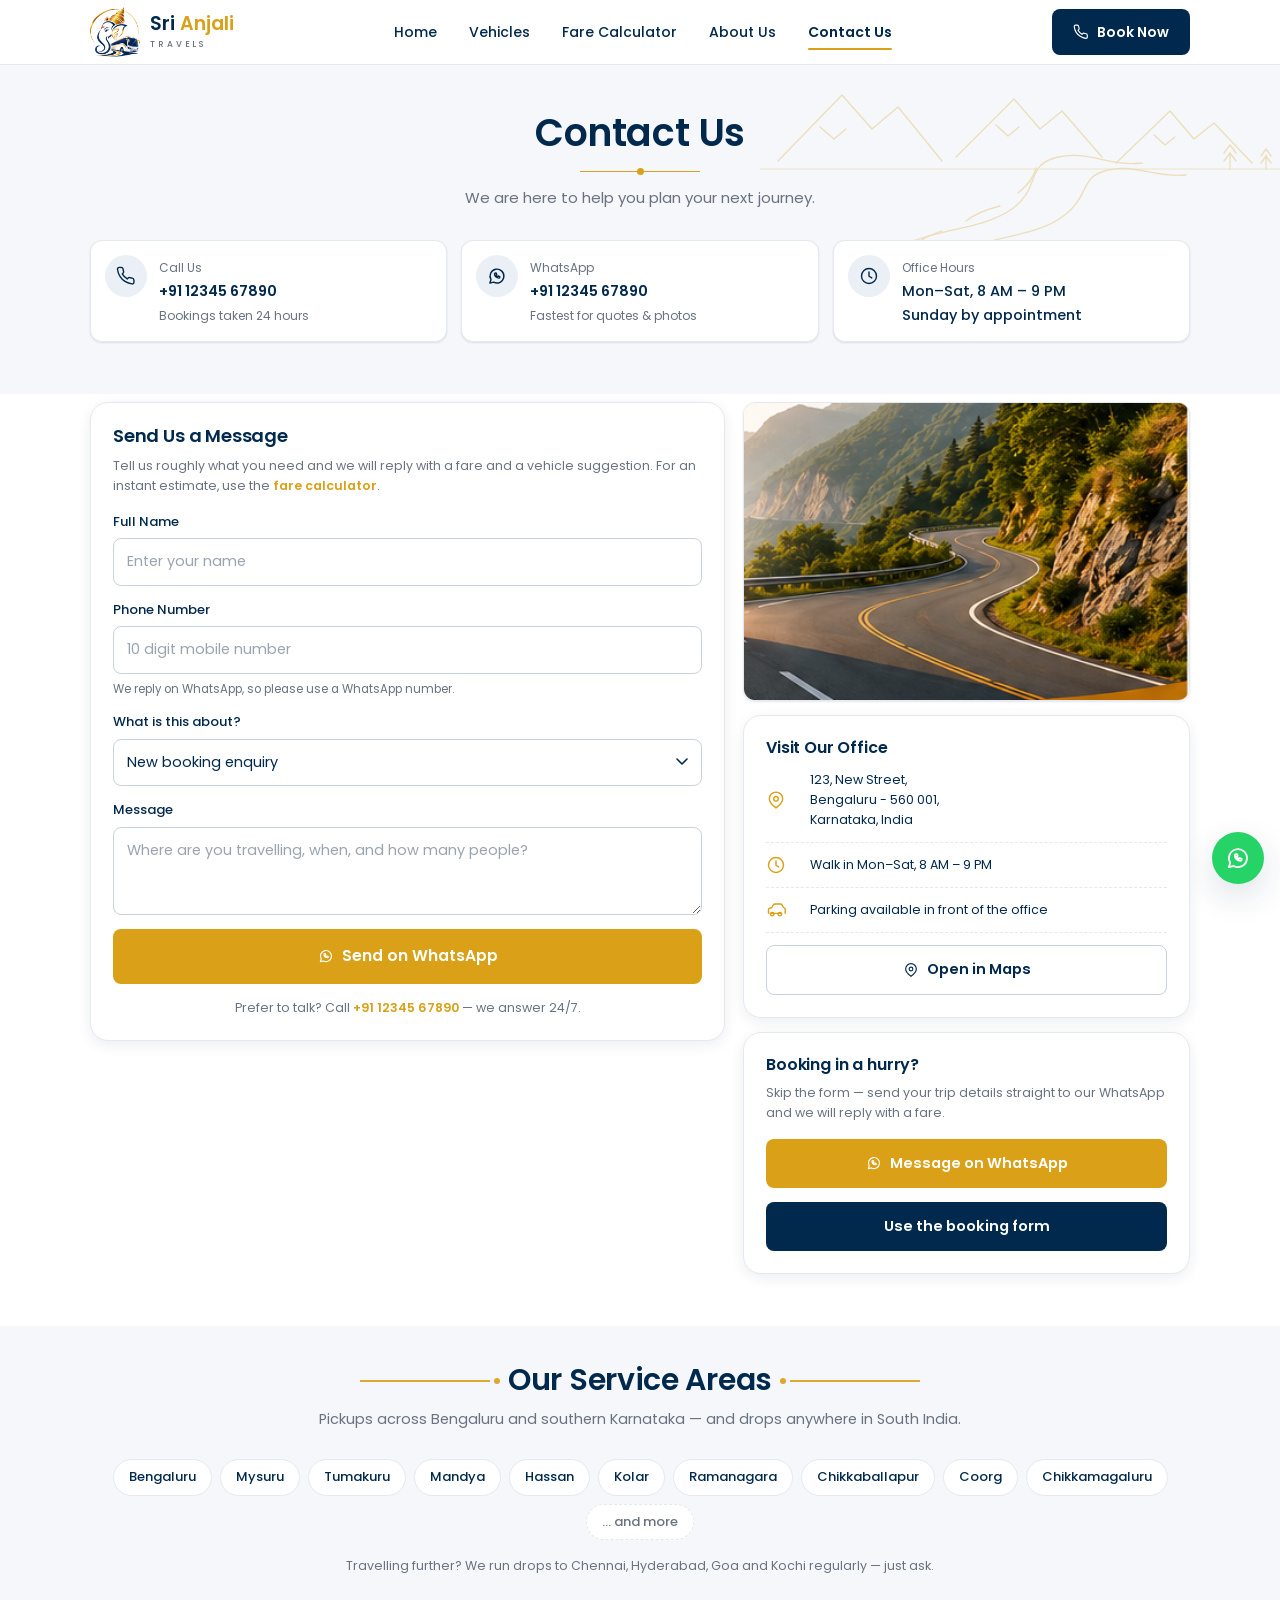
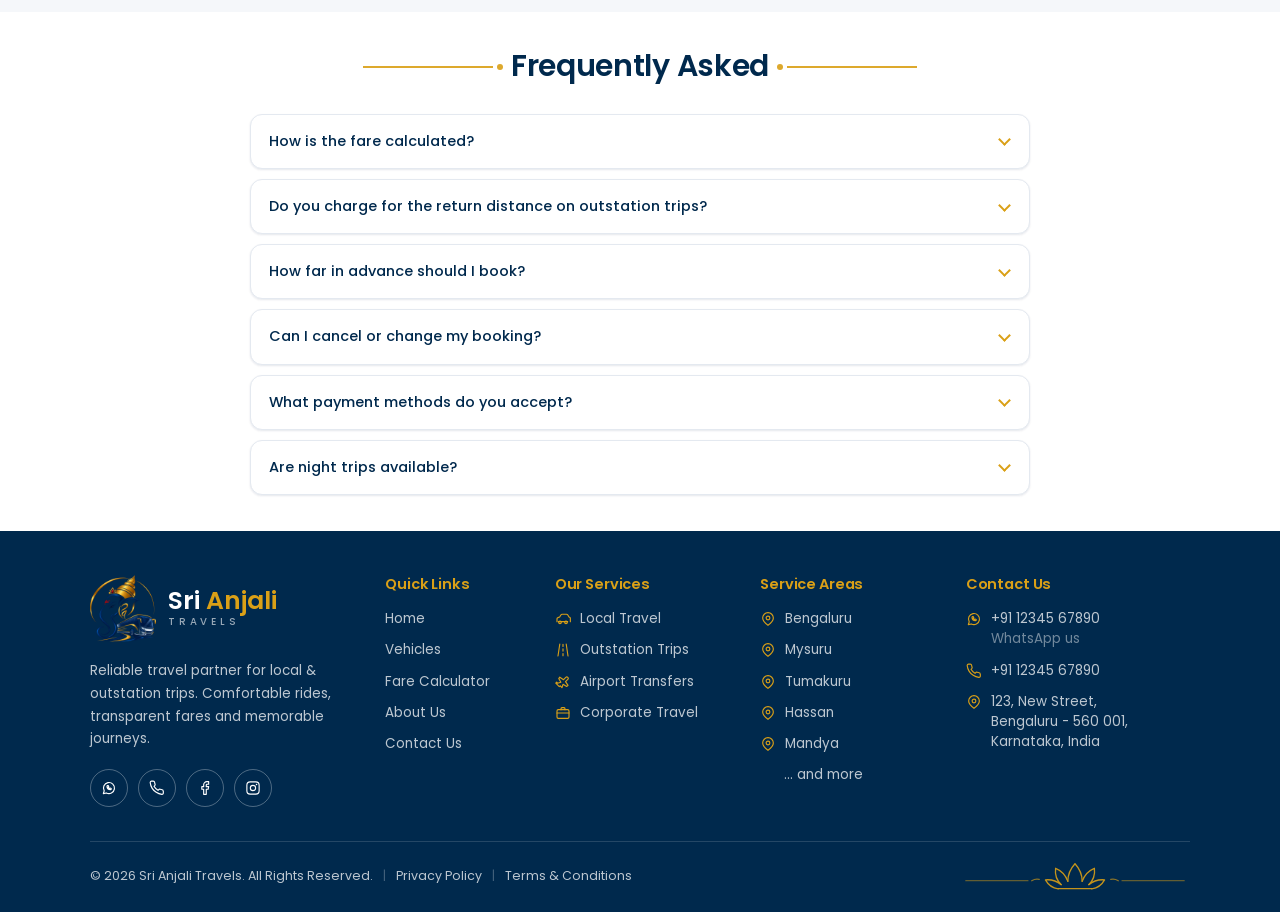
==== commit df258d47: "Round trips only, local hourly packages, WhatsApp-first contact Business model corrections from the " ====
--- a/contact.html
+++ b/contact.html
@@ -4,7 +4,7 @@
 <meta charset="utf-8">
 <meta name="viewport" content="width=device-width, initial-scale=1">
 <title>Contact Us — Sri Anjali Travels</title>
-<meta name="description" content="Call, WhatsApp or email Sri Anjali Travels. Pickups across Bengaluru, Mysuru, Tumakuru, Mandya and Hassan — drops anywhere in South India.">
+<meta name="description" content="Call or WhatsApp Sri Anjali Travels. Pickups across Bengaluru, Mysuru, Tumakuru, Mandya and Hassan — drops anywhere in South India.">
 <link rel="icon" href="assets/img/logo-mark.png" type="image/png">
 <link rel="preconnect" href="https://fonts.googleapis.com">
 <link rel="preconnect" href="https://fonts.gstatic.com" crossorigin>
@@ -39,11 +39,6 @@
           <span><span class="k">WhatsApp</span><br><span class="v">+91 12345 67890</span>
             <span class="k" style="display:block;margin-top:3px">Fastest for quotes &amp; photos</span></span>
         </a>
-        <a class="contact-item" href="mailto:info@srianjalitravels.com">
-          <span class="ico-wrap"><span class="ico" data-ico="mail"></span></span>
-          <span><span class="k">Email</span><br><span class="v">info@srianjalitravels.com</span>
-            <span class="k" style="display:block;margin-top:3px">For corporate &amp; billing queries</span></span>
-        </a>
         <div class="contact-item">
           <span class="ico-wrap"><span class="ico" data-ico="clock"></span></span>
           <span><span class="k">Office Hours</span><br>
@@ -71,18 +66,12 @@
             <span class="error">Please enter your name.</span>
           </div>
 
-          <div class="grid grid--2" style="gap:14px">
-            <div class="field" id="c-phone">
-              <label for="cphone">Phone Number</label>
-              <input class="input" id="cphone" type="tel" inputmode="numeric" autocomplete="tel"
-                     maxlength="10" placeholder="10 digit mobile number" required>
-              <span class="error">Enter a valid 10 digit mobile number.</span>
-            </div>
-            <div class="field" id="c-email">
-              <label for="cemail">Email <span class="muted">(optional)</span></label>
-              <input class="input" id="cemail" type="email" autocomplete="email" placeholder="you@example.com">
-              <span class="error">That email address does not look right.</span>
-            </div>
+          <div class="field" id="c-phone">
+            <label for="cphone">Phone Number</label>
+            <input class="input" id="cphone" type="tel" inputmode="numeric" autocomplete="tel"
+                   maxlength="10" placeholder="10 digit mobile number" required>
+            <span class="hint">We reply on WhatsApp, so please use a WhatsApp number.</span>
+            <span class="error">Enter a valid 10 digit mobile number.</span>
           </div>
 
           <div class="field">
@@ -104,7 +93,7 @@
           </div>
 
           <button class="btn btn--gold btn--block btn--lg" type="submit">
-            <span class="ico ico--sm" data-ico="mail"></span> Send Message
+            <span class="ico ico--sm" data-ico="whatsapp"></span> Send on WhatsApp
           </button>
           <p class="small muted center">Prefer to talk? Call
             <a class="gold-link" href="tel:+911234567890">+91 12345 67890</a> — we answer 24/7.</p>
@@ -193,9 +182,9 @@
         </details>
         <details>
           <summary>Do you charge for the return distance on outstation trips?</summary>
-          <p>For a one-way drop, the vehicle still has to come back, so the quoted distance includes
-            the return leg. We tell you the total kilometres being charged before you confirm — there
-            is never a surprise on the final bill.</p>
+          <p>Every outstation trip is a round trip — the vehicle stays with you and brings you back —
+            so the quoted distance covers the whole journey out and back. We tell you the total
+            kilometres being charged before you confirm; there is never a surprise on the final bill.</p>
         </details>
         <details>
           <summary>How far in advance should I book?</summary>
@@ -212,7 +201,7 @@
         <details>
           <summary>What payment methods do you accept?</summary>
           <p>Cash, UPI and bank transfer. Corporate clients can be set up on a monthly account with
-            a consolidated invoice — email us to arrange it.</p>
+            a consolidated invoice — WhatsApp or call us to arrange it.</p>
         </details>
         <details>
           <summary>Are night trips available?</summary>
@@ -237,7 +226,6 @@
   var form = document.getElementById('contactForm');
   var name = document.getElementById('cname');
   var phone = document.getElementById('cphone');
-  var email = document.getElementById('cemail');
   var subject = document.getElementById('csubject');
   var message = document.getElementById('cmessage');
 
@@ -255,7 +243,6 @@
     var ok = true;
     ok = mark('c-name', name.value.trim().length < 2) && ok;
     ok = mark('c-phone', !/^[6-9]\d{9}$/.test(phone.value.trim())) && ok;
-    ok = mark('c-email', email.value.trim() !== '' && !/^[^@\s]+@[^@\s]+\.[^@\s]{2,}$/.test(email.value.trim())) && ok;
     ok = mark('c-msg', message.value.trim().length < 5) && ok;
 
     if (!ok) {
@@ -268,28 +255,30 @@
     var text = 'Hello Sri Anjali Travels,\n' +
       'Name: ' + name.value.trim() + '\n' +
       'Phone: ' + phone.value.trim() + '\n' +
-      (email.value.trim() ? 'Email: ' + email.value.trim() + '\n' : '') +
       'Subject: ' + subject.value + '\n' +
       'Message: ' + message.value.trim();
+
+    var wa = 'https://wa.me/' + SA.BRAND.whatsapp + '?text=' + encodeURIComponent(text);
 
     form.innerHTML =
       '<div class="center" style="padding:14px 0">' +
         '<div class="confirm__tick"><span class="ico" data-ico="check"></span></div>' +
         '<h2 style="font-size:20px">Thanks, ' + UI.esc(name.value.trim().split(' ')[0]) + '!</h2>' +
-        '<p class="muted mt-8">Your message is ready to send. Tap below and it will open in ' +
-          'WhatsApp with your details filled in — or call us on ' +
+        '<p class="muted mt-8">WhatsApp is opening with your message ready to send. ' +
+          'If it did not open, use the button below or call ' +
           '<a class="gold-link" href="tel:+911234567890">+91 12345 67890</a>.</p>' +
         '<div class="stack mt-24" style="text-align:left">' +
-          '<a class="btn btn--gold btn--block" target="_blank" rel="noopener" href="https://wa.me/' +
-            SA.BRAND.whatsapp + '?text=' + encodeURIComponent(text) + '">' +
+          '<a class="btn btn--gold btn--block" target="_blank" rel="noopener" href="' + wa + '">' +
             '<span class="ico ico--sm" data-ico="whatsapp"></span> Send on WhatsApp</a>' +
-          '<a class="btn btn--ghost btn--block" href="mailto:' + SA.BRAND.email +
-            '?subject=' + encodeURIComponent(subject.value) +
-            '&body=' + encodeURIComponent(text) + '">' +
-            '<span class="ico ico--sm" data-ico="mail"></span> Send by email</a>' +
+          '<a class="btn btn--ghost btn--block" href="tel:+911234567890">' +
+            '<span class="ico ico--sm" data-ico="phone"></span> Call instead</a>' +
         '</div>' +
       '</div>';
     UI.hydrateIcons(form);
+
+    /* open WhatsApp straight away — this runs inside the submit gesture, so it
+       is not treated as an unsolicited popup */
+    window.open(wa, '_blank', 'noopener');
   });
 });
 </script>
--- a/assets/css/styles.css
+++ b/assets/css/styles.css
@@ -256,7 +256,24 @@
 .hsearch__tabs button[aria-selected="true"] .ico{color:var(--gold)}
 .hsearch__grid{display:grid;gap:12px}
 @media(min-width:700px){.hsearch__grid{grid-template-columns:repeat(2,minmax(0,1fr))}}
-@media(min-width:1040px){.hsearch__grid{grid-template-columns:1.2fr 1.2fr .8fr .7fr auto;align-items:end}}
+@media(min-width:1040px){
+  .hsearch__grid{grid-template-columns:.95fr 1.1fr 1.1fr .82fr .72fr auto;align-items:end}
+}
+
+/* details for the vehicle picked in the widget */
+.hsearch__veh{
+  display:flex;align-items:center;gap:12px;flex-wrap:wrap;
+  margin-top:14px;padding-top:14px;border-top:1px solid var(--line);
+}
+.hsearch__veh img{width:66px;height:38px;object-fit:contain;flex:none}
+.hsearch__veh .bit{display:inline-flex;align-items:center;gap:6px;font-size:12.5px;color:var(--grey)}
+.hsearch__veh .bit .ico{color:var(--gold)}
+.hsearch__veh .bit strong{color:var(--navy);font-weight:600}
+.hsearch__veh .rate{
+  margin-left:auto;font-size:16px;font-weight:600;color:var(--gold);white-space:nowrap;
+}
+.hsearch__veh .rate span{font-size:11.5px;font-weight:500;color:var(--grey)}
+@media(max-width:520px){.hsearch__veh .rate{margin-left:0}}
 .hsearch .field label{font-size:12px;color:var(--grey);font-weight:500}
 .hsearch .input,.hsearch .select{padding:10px 12px;font-size:14px}
 .hsearch__go{white-space:nowrap}
@@ -598,6 +615,10 @@
   padding:7px 15px;font-size:13px;font-weight:500;
 }
 .chip--muted{color:var(--grey);border-style:dashed}
+button.chip{cursor:pointer;transition:background .16s,border-color .16s,color .16s}
+button.chip:hover{border-color:var(--gold)}
+button.chip.chip--on{background:var(--navy);border-color:var(--navy);color:var(--white)}
+.input.is-locked{background:var(--mist);color:var(--grey);cursor:not-allowed}
 
 .iconrow{display:grid;grid-template-columns:repeat(3,minmax(0,1fr));gap:8px;text-align:center}
 .iconrow div{padding:12px 6px;background:var(--mist);border-radius:var(--r);border:1px solid var(--line)}
@@ -834,6 +855,47 @@
 .hidden{display:none !important}
 .sr-only{position:absolute;width:1px;height:1px;padding:0;margin:-1px;overflow:hidden;clip:rect(0 0 0 0);white-space:nowrap;border:0}
 
+/* ---------- scroll reveal ----------
+   Everything here is gated on BOTH .js-reveal (added by app.js) and a
+   no-preference motion query, so content stays visible if JS never runs or the
+   visitor has asked for reduced motion. */
+@media(prefers-reduced-motion:no-preference){
+  .js-reveal [data-reveal]{
+    opacity:0;
+    transform:translateY(22px);
+    transition:opacity .6s cubic-bezier(.22,.61,.36,1),
+               transform .6s cubic-bezier(.22,.61,.36,1);
+  }
+  .js-reveal [data-reveal].is-visible{opacity:1;transform:none}
+
+  /* hero copy rises on load rather than waiting for a scroll */
+  .js-reveal .hero__copy > *{animation:sa-rise .75s cubic-bezier(.22,.61,.36,1) backwards}
+  .js-reveal .hero__copy > *:nth-child(1){animation-delay:.06s}
+  .js-reveal .hero__copy > *:nth-child(2){animation-delay:.16s}
+  .js-reveal .hero__copy > *:nth-child(3){animation-delay:.26s}
+  .js-reveal .hero__scene{animation:sa-fade 1s ease .2s backwards}
+  .js-reveal .hsearch{animation:sa-rise .7s cubic-bezier(.22,.61,.36,1) .34s backwards}
+}
+
+@keyframes sa-rise{from{opacity:0;transform:translateY(18px)}to{opacity:1;transform:none}}
+@keyframes sa-fade{from{opacity:0}to{opacity:1}}
+
+/* header lifts off the page once you scroll */
+.site-header{transition:box-shadow .22s ease}
+.site-header.is-stuck{box-shadow:0 4px 18px rgba(0,41,77,.11)}
+
+/* back to top, tucked above the WhatsApp button */
+.to-top{
+  position:fixed;right:16px;bottom:78px;z-index:79;width:44px;height:44px;
+  border-radius:50%;border:1px solid var(--line);background:var(--white);
+  color:var(--navy);display:grid;place-items:center;cursor:pointer;
+  box-shadow:var(--sh-2);opacity:0;pointer-events:none;transform:translateY(10px);
+  transition:opacity .25s,transform .25s,background .18s,color .18s;
+}
+.to-top.show{opacity:1;pointer-events:auto;transform:none}
+.to-top:hover{background:var(--navy);color:var(--white);border-color:var(--navy)}
+.to-top .ico{width:20px;height:20px}
+
 @media(prefers-reduced-motion:reduce){
   *{animation:none !important;transition:none !important;scroll-behavior:auto !important}
 }
